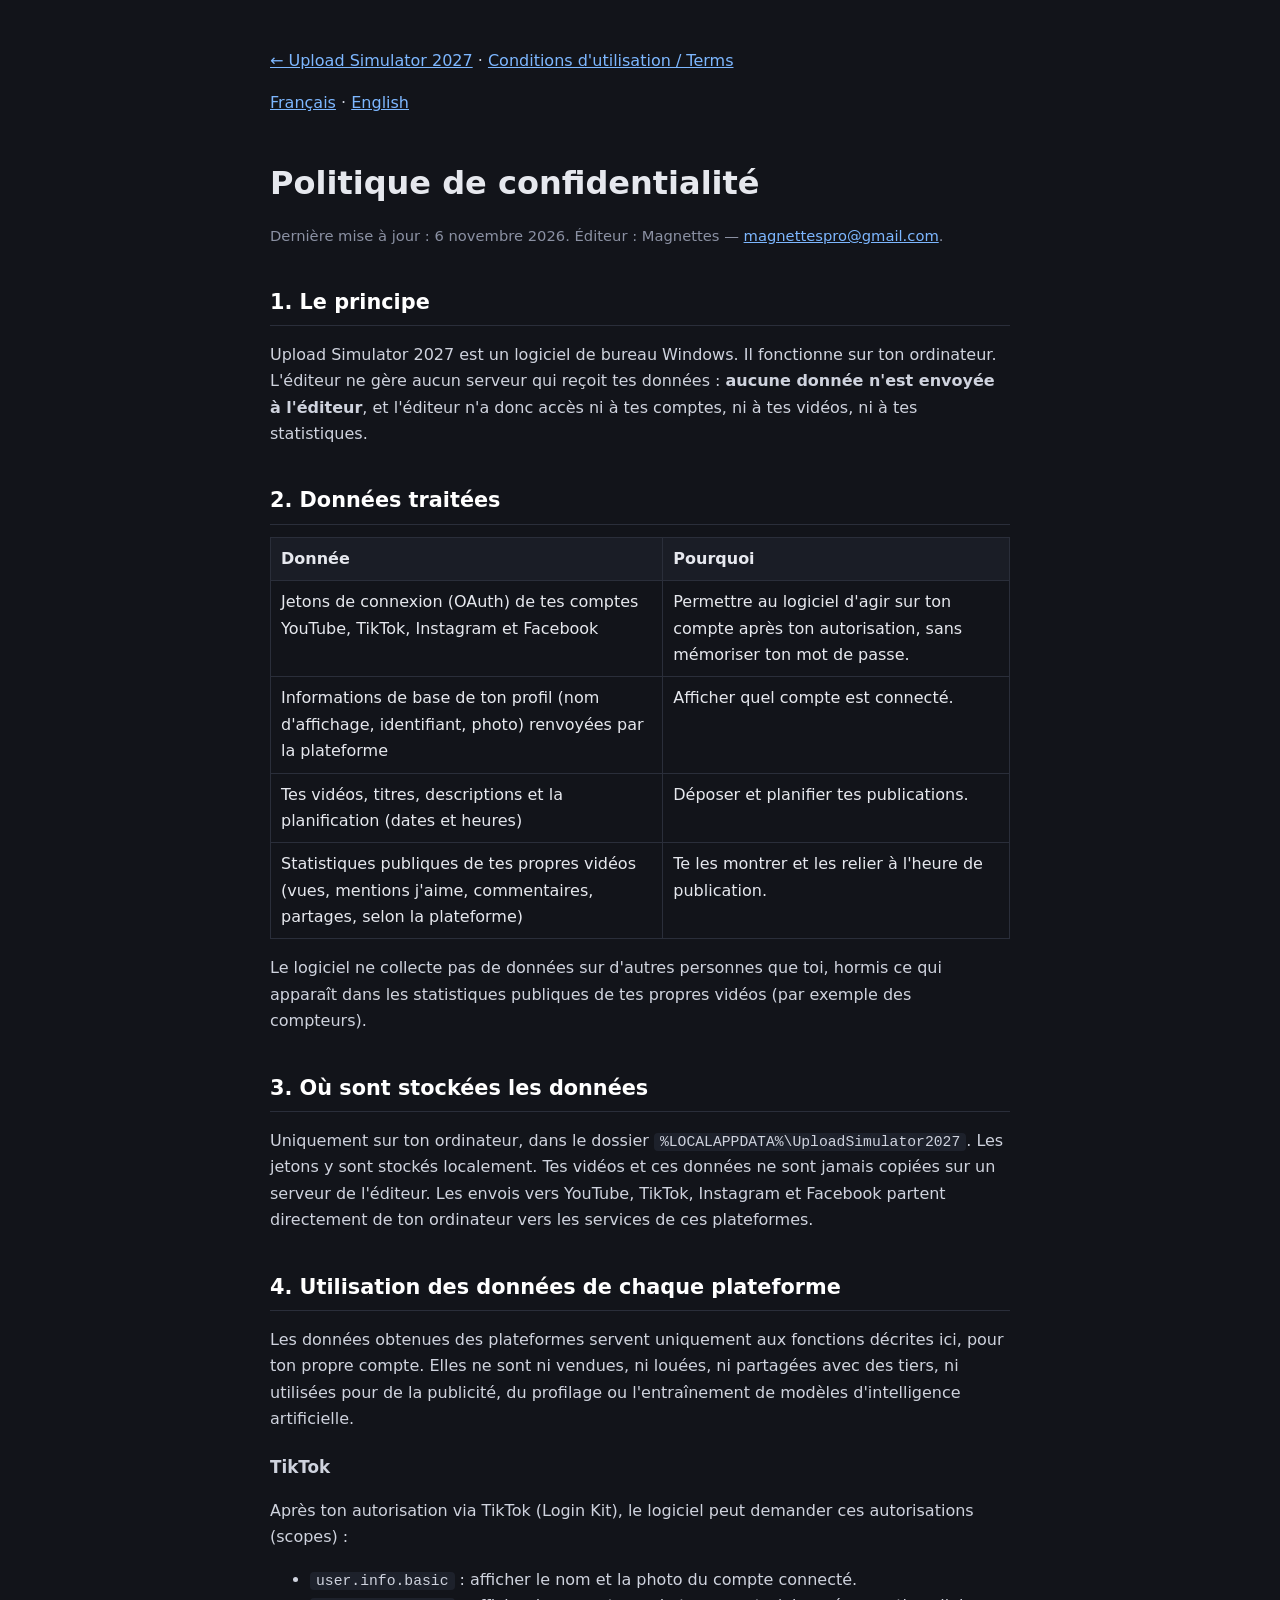
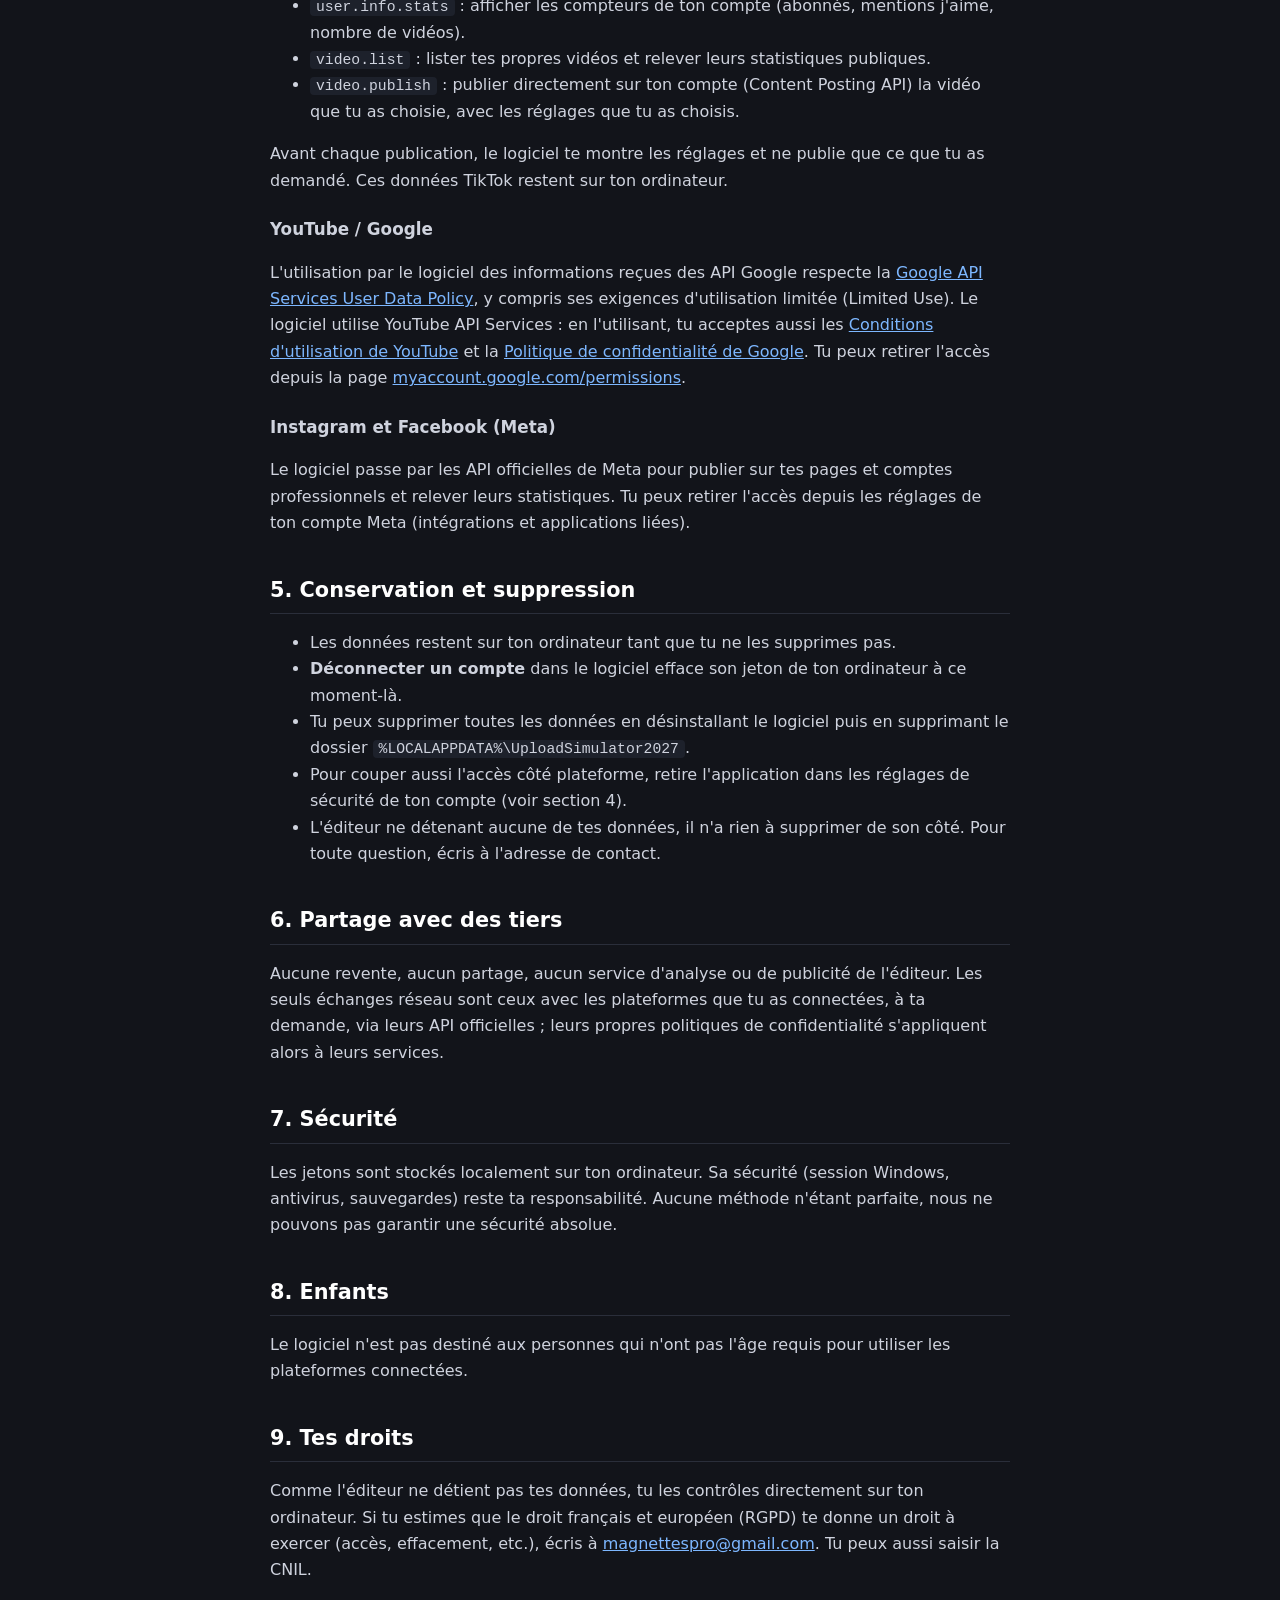
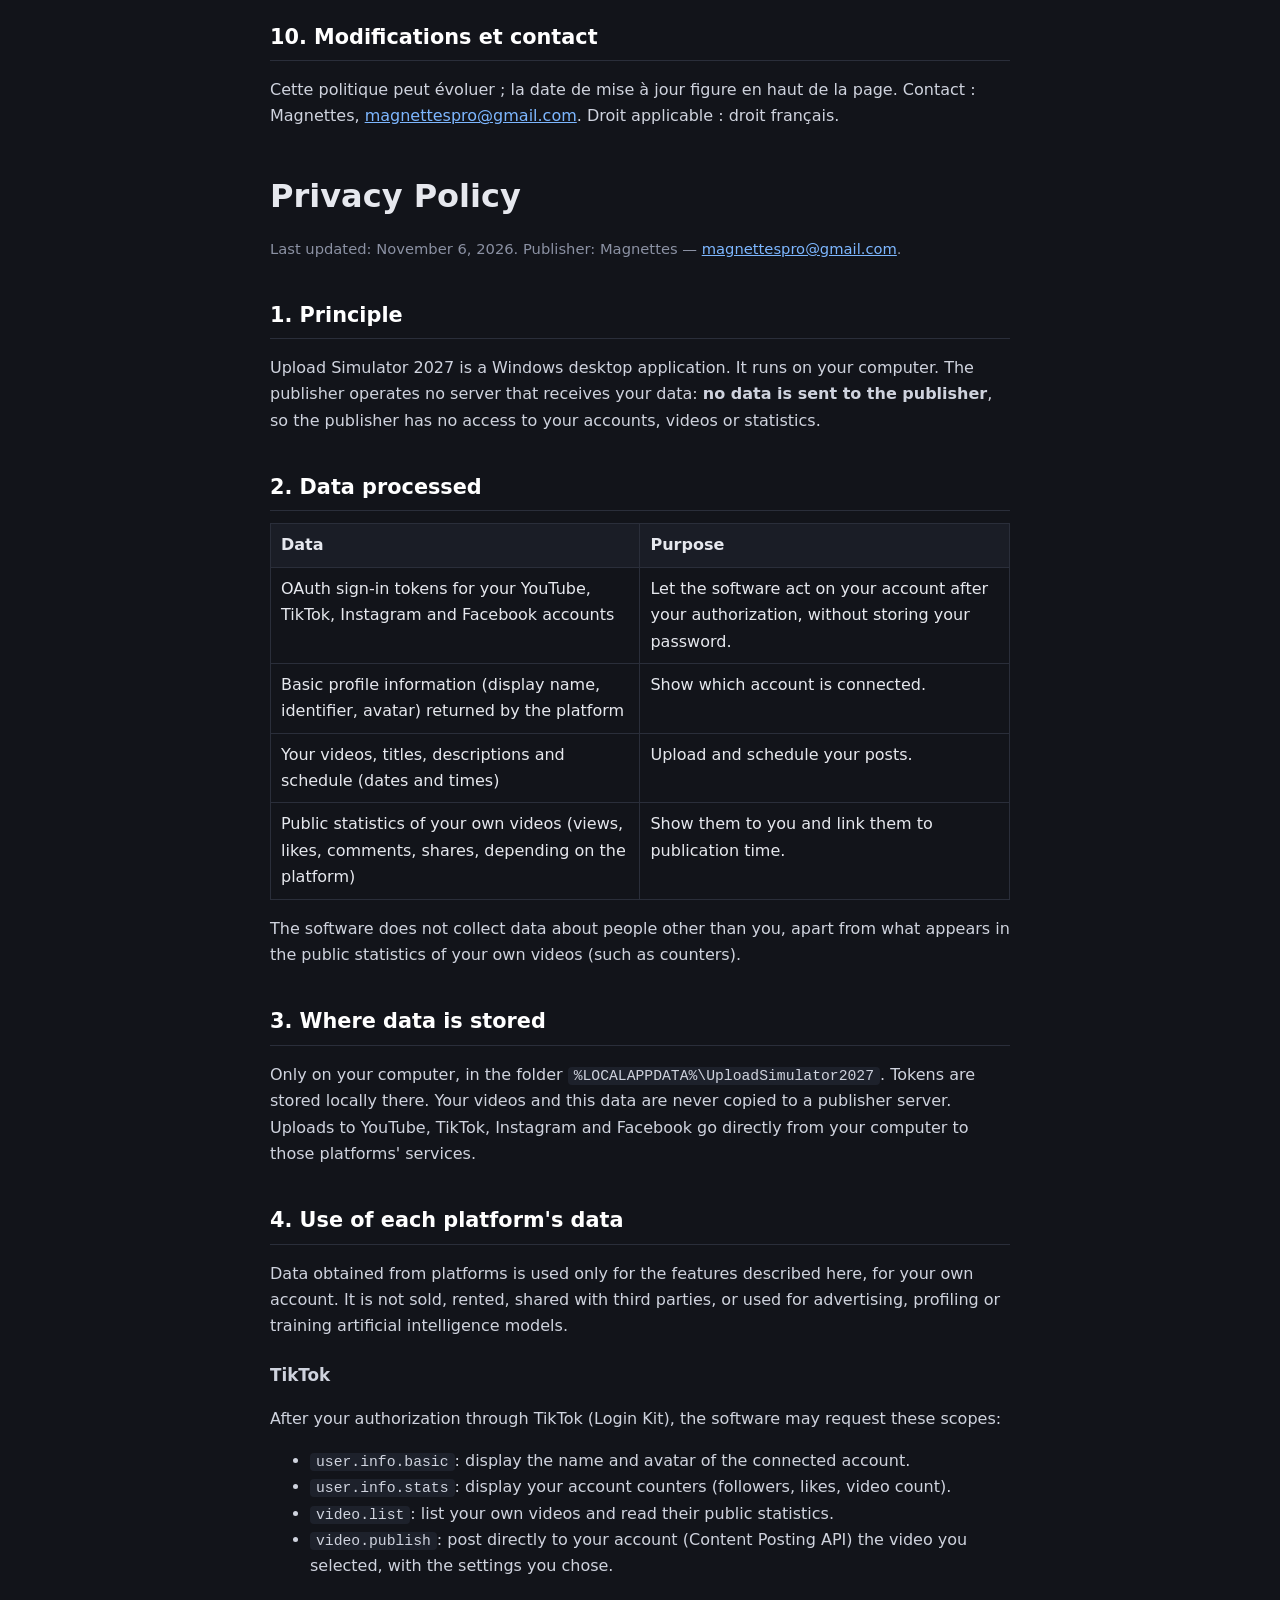
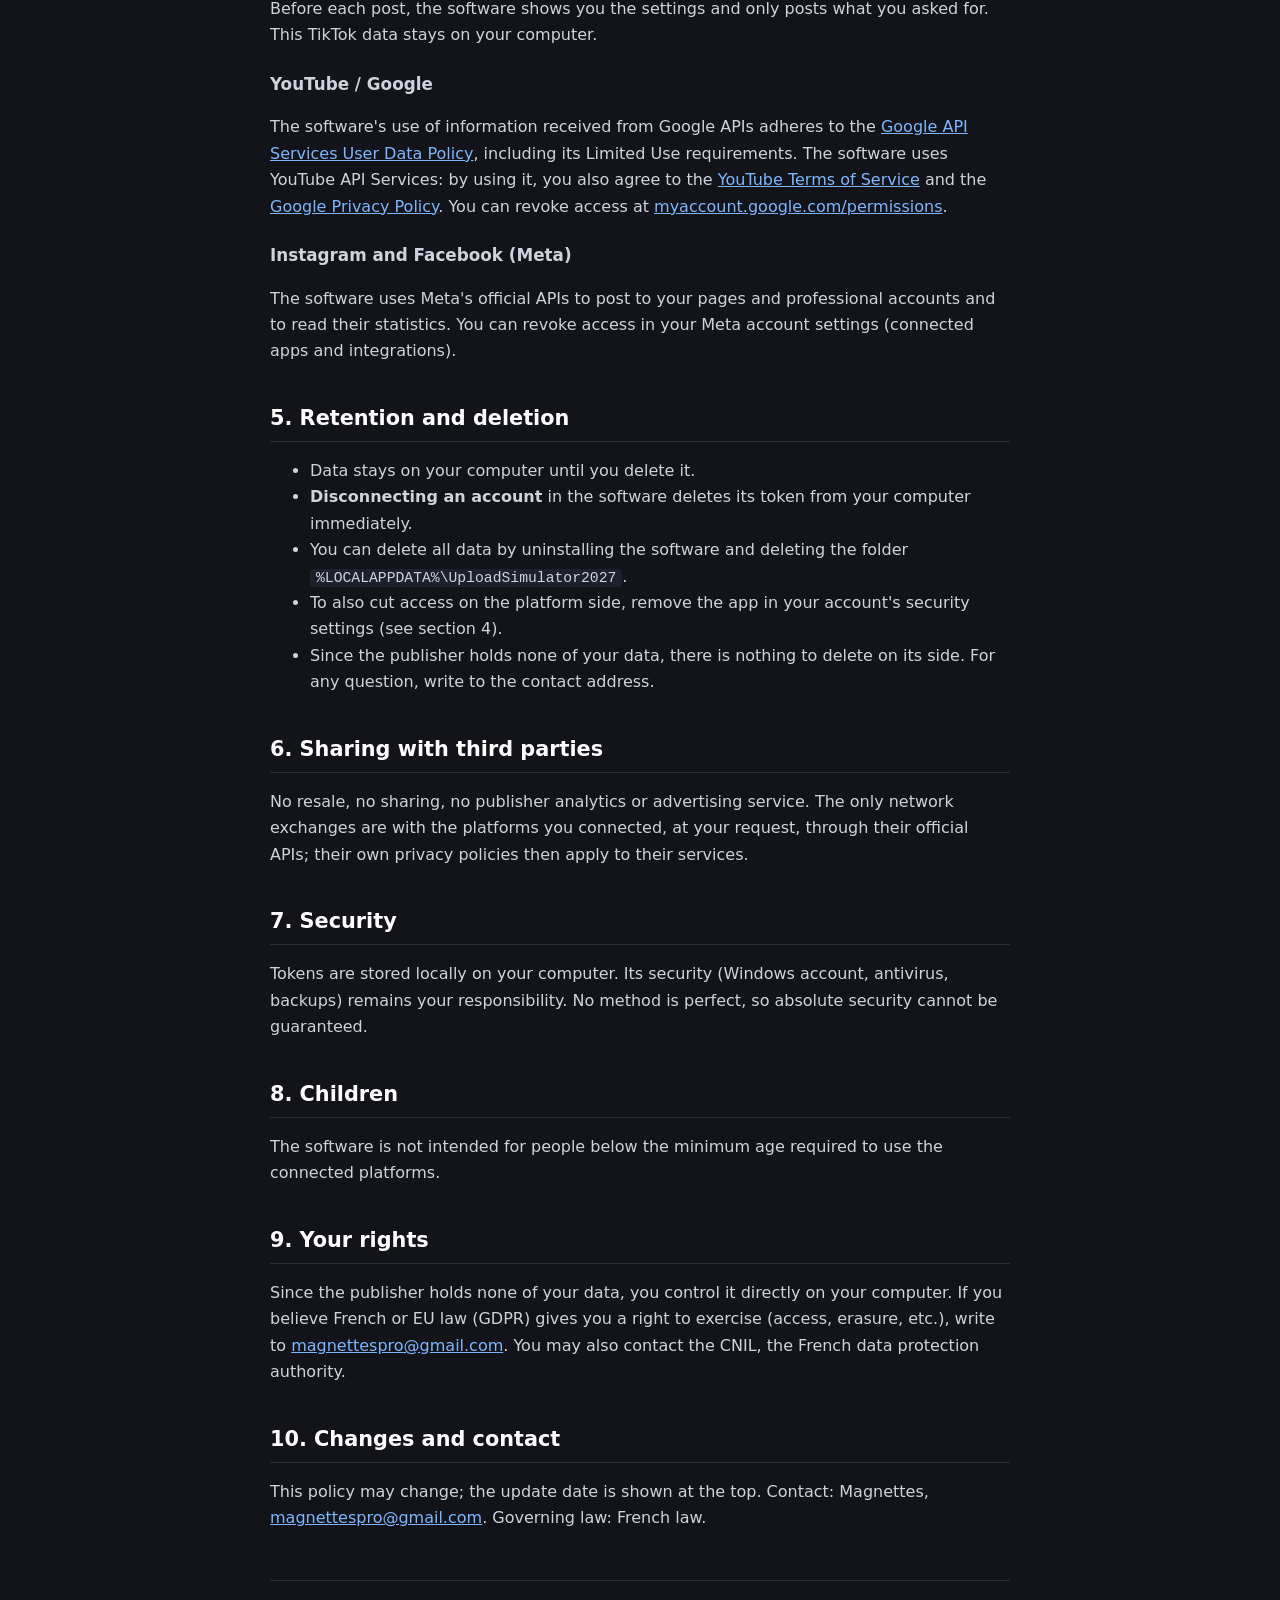
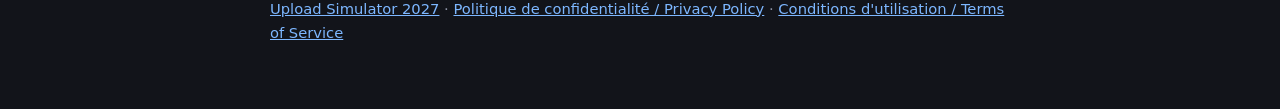
==== privacy.html @ ef1e078d "Site Upload Simulator 2027 : accueil, confidentialité, conditions, relais OAuth" ====
<!DOCTYPE html>
<html lang="fr">
<head>
<meta charset="utf-8">
<meta name="viewport" content="width=device-width, initial-scale=1">
<title>Politique de confidentialité / Privacy Policy — Upload Simulator 2027</title>
<link rel="stylesheet" href="style.css">
</head>
<body>
<main>
<p><a href="index.html">&larr; Upload Simulator 2027</a> · <a href="terms.html">Conditions d'utilisation / Terms</a></p>
<p class="langs"><a href="#fr">Français</a> · <a href="#en">English</a></p>

<section class="lang" id="fr" lang="fr">
<h1>Politique de confidentialité</h1>
<p class="muted">Dernière mise à jour : 6 novembre 2026. Éditeur : Magnettes — <a href="mailto:magnettespro@gmail.com">magnettespro@gmail.com</a>.</p>

<h2>1. Le principe</h2>
<p>Upload Simulator 2027 est un logiciel de bureau Windows. Il fonctionne sur ton ordinateur. L'éditeur ne gère aucun serveur qui reçoit tes données : <strong>aucune donnée n'est envoyée à l'éditeur</strong>, et l'éditeur n'a donc accès ni à tes comptes, ni à tes vidéos, ni à tes statistiques.</p>

<h2>2. Données traitées</h2>
<table>
<tr><th>Donnée</th><th>Pourquoi</th></tr>
<tr><td>Jetons de connexion (OAuth) de tes comptes YouTube, TikTok, Instagram et Facebook</td><td>Permettre au logiciel d'agir sur ton compte après ton autorisation, sans mémoriser ton mot de passe.</td></tr>
<tr><td>Informations de base de ton profil (nom d'affichage, identifiant, photo) renvoyées par la plateforme</td><td>Afficher quel compte est connecté.</td></tr>
<tr><td>Tes vidéos, titres, descriptions et la planification (dates et heures)</td><td>Déposer et planifier tes publications.</td></tr>
<tr><td>Statistiques publiques de tes propres vidéos (vues, mentions j'aime, commentaires, partages, selon la plateforme)</td><td>Te les montrer et les relier à l'heure de publication.</td></tr>
</table>
<p>Le logiciel ne collecte pas de données sur d'autres personnes que toi, hormis ce qui apparaît dans les statistiques publiques de tes propres vidéos (par exemple des compteurs).</p>

<h2>3. Où sont stockées les données</h2>
<p>Uniquement sur ton ordinateur, dans le dossier <code>%LOCALAPPDATA%\UploadSimulator2027</code>. Les jetons y sont stockés localement. Tes vidéos et ces données ne sont jamais copiées sur un serveur de l'éditeur. Les envois vers YouTube, TikTok, Instagram et Facebook partent directement de ton ordinateur vers les services de ces plateformes.</p>

<h2>4. Utilisation des données de chaque plateforme</h2>
<p>Les données obtenues des plateformes servent uniquement aux fonctions décrites ici, pour ton propre compte. Elles ne sont ni vendues, ni louées, ni partagées avec des tiers, ni utilisées pour de la publicité, du profilage ou l'entraînement de modèles d'intelligence artificielle.</p>
<h3>TikTok</h3>
<p>Après ton autorisation via TikTok (Login Kit), le logiciel peut demander ces autorisations (scopes) :</p>
<ul>
  <li><code>user.info.basic</code> : afficher le nom et la photo du compte connecté.</li>
  <li><code>user.info.stats</code> : afficher les compteurs de ton compte (abonnés, mentions j'aime, nombre de vidéos).</li>
  <li><code>video.list</code> : lister tes propres vidéos et relever leurs statistiques publiques.</li>
  <li><code>video.publish</code> : publier directement sur ton compte (Content Posting API) la vidéo que tu as choisie, avec les réglages que tu as choisis.</li>
</ul>
<p>Avant chaque publication, le logiciel te montre les réglages et ne publie que ce que tu as demandé. Ces données TikTok restent sur ton ordinateur.</p>
<h3>YouTube / Google</h3>
<p>L'utilisation par le logiciel des informations reçues des API Google respecte la <a href="https://developers.google.com/terms/api-services-user-data-policy" rel="noopener">Google API Services User Data Policy</a>, y compris ses exigences d'utilisation limitée (Limited Use). Le logiciel utilise YouTube API Services : en l'utilisant, tu acceptes aussi les <a href="https://www.youtube.com/t/terms" rel="noopener">Conditions d'utilisation de YouTube</a> et la <a href="https://policies.google.com/privacy" rel="noopener">Politique de confidentialité de Google</a>. Tu peux retirer l'accès depuis la page <a href="https://myaccount.google.com/permissions" rel="noopener">myaccount.google.com/permissions</a>.</p>
<h3>Instagram et Facebook (Meta)</h3>
<p>Le logiciel passe par les API officielles de Meta pour publier sur tes pages et comptes professionnels et relever leurs statistiques. Tu peux retirer l'accès depuis les réglages de ton compte Meta (intégrations et applications liées).</p>

<h2>5. Conservation et suppression</h2>
<ul>
  <li>Les données restent sur ton ordinateur tant que tu ne les supprimes pas.</li>
  <li><strong>Déconnecter un compte</strong> dans le logiciel efface son jeton de ton ordinateur à ce moment-là.</li>
  <li>Tu peux supprimer toutes les données en désinstallant le logiciel puis en supprimant le dossier <code>%LOCALAPPDATA%\UploadSimulator2027</code>.</li>
  <li>Pour couper aussi l'accès côté plateforme, retire l'application dans les réglages de sécurité de ton compte (voir section 4).</li>
  <li>L'éditeur ne détenant aucune de tes données, il n'a rien à supprimer de son côté. Pour toute question, écris à l'adresse de contact.</li>
</ul>

<h2>6. Partage avec des tiers</h2>
<p>Aucune revente, aucun partage, aucun service d'analyse ou de publicité de l'éditeur. Les seuls échanges réseau sont ceux avec les plateformes que tu as connectées, à ta demande, via leurs API officielles ; leurs propres politiques de confidentialité s'appliquent alors à leurs services.</p>

<h2>7. Sécurité</h2>
<p>Les jetons sont stockés localement sur ton ordinateur. Sa sécurité (session Windows, antivirus, sauvegardes) reste ta responsabilité. Aucune méthode n'étant parfaite, nous ne pouvons pas garantir une sécurité absolue.</p>

<h2>8. Enfants</h2>
<p>Le logiciel n'est pas destiné aux personnes qui n'ont pas l'âge requis pour utiliser les plateformes connectées.</p>

<h2>9. Tes droits</h2>
<p>Comme l'éditeur ne détient pas tes données, tu les contrôles directement sur ton ordinateur. Si tu estimes que le droit français et européen (RGPD) te donne un droit à exercer (accès, effacement, etc.), écris à <a href="mailto:magnettespro@gmail.com">magnettespro@gmail.com</a>. Tu peux aussi saisir la CNIL.</p>

<h2>10. Modifications et contact</h2>
<p>Cette politique peut évoluer ; la date de mise à jour figure en haut de la page. Contact : Magnettes, <a href="mailto:magnettespro@gmail.com">magnettespro@gmail.com</a>. Droit applicable : droit français.</p>
</section>

<section class="lang" id="en" lang="en">
<h1>Privacy Policy</h1>
<p class="muted">Last updated: November 6, 2026. Publisher: Magnettes — <a href="mailto:magnettespro@gmail.com">magnettespro@gmail.com</a>.</p>

<h2>1. Principle</h2>
<p>Upload Simulator 2027 is a Windows desktop application. It runs on your computer. The publisher operates no server that receives your data: <strong>no data is sent to the publisher</strong>, so the publisher has no access to your accounts, videos or statistics.</p>

<h2>2. Data processed</h2>
<table>
<tr><th>Data</th><th>Purpose</th></tr>
<tr><td>OAuth sign-in tokens for your YouTube, TikTok, Instagram and Facebook accounts</td><td>Let the software act on your account after your authorization, without storing your password.</td></tr>
<tr><td>Basic profile information (display name, identifier, avatar) returned by the platform</td><td>Show which account is connected.</td></tr>
<tr><td>Your videos, titles, descriptions and schedule (dates and times)</td><td>Upload and schedule your posts.</td></tr>
<tr><td>Public statistics of your own videos (views, likes, comments, shares, depending on the platform)</td><td>Show them to you and link them to publication time.</td></tr>
</table>
<p>The software does not collect data about people other than you, apart from what appears in the public statistics of your own videos (such as counters).</p>

<h2>3. Where data is stored</h2>
<p>Only on your computer, in the folder <code>%LOCALAPPDATA%\UploadSimulator2027</code>. Tokens are stored locally there. Your videos and this data are never copied to a publisher server. Uploads to YouTube, TikTok, Instagram and Facebook go directly from your computer to those platforms' services.</p>

<h2>4. Use of each platform's data</h2>
<p>Data obtained from platforms is used only for the features described here, for your own account. It is not sold, rented, shared with third parties, or used for advertising, profiling or training artificial intelligence models.</p>
<h3>TikTok</h3>
<p>After your authorization through TikTok (Login Kit), the software may request these scopes:</p>
<ul>
  <li><code>user.info.basic</code>: display the name and avatar of the connected account.</li>
  <li><code>user.info.stats</code>: display your account counters (followers, likes, video count).</li>
  <li><code>video.list</code>: list your own videos and read their public statistics.</li>
  <li><code>video.publish</code>: post directly to your account (Content Posting API) the video you selected, with the settings you chose.</li>
</ul>
<p>Before each post, the software shows you the settings and only posts what you asked for. This TikTok data stays on your computer.</p>
<h3>YouTube / Google</h3>
<p>The software's use of information received from Google APIs adheres to the <a href="https://developers.google.com/terms/api-services-user-data-policy" rel="noopener">Google API Services User Data Policy</a>, including its Limited Use requirements. The software uses YouTube API Services: by using it, you also agree to the <a href="https://www.youtube.com/t/terms" rel="noopener">YouTube Terms of Service</a> and the <a href="https://policies.google.com/privacy" rel="noopener">Google Privacy Policy</a>. You can revoke access at <a href="https://myaccount.google.com/permissions" rel="noopener">myaccount.google.com/permissions</a>.</p>
<h3>Instagram and Facebook (Meta)</h3>
<p>The software uses Meta's official APIs to post to your pages and professional accounts and to read their statistics. You can revoke access in your Meta account settings (connected apps and integrations).</p>

<h2>5. Retention and deletion</h2>
<ul>
  <li>Data stays on your computer until you delete it.</li>
  <li><strong>Disconnecting an account</strong> in the software deletes its token from your computer immediately.</li>
  <li>You can delete all data by uninstalling the software and deleting the folder <code>%LOCALAPPDATA%\UploadSimulator2027</code>.</li>
  <li>To also cut access on the platform side, remove the app in your account's security settings (see section 4).</li>
  <li>Since the publisher holds none of your data, there is nothing to delete on its side. For any question, write to the contact address.</li>
</ul>

<h2>6. Sharing with third parties</h2>
<p>No resale, no sharing, no publisher analytics or advertising service. The only network exchanges are with the platforms you connected, at your request, through their official APIs; their own privacy policies then apply to their services.</p>

<h2>7. Security</h2>
<p>Tokens are stored locally on your computer. Its security (Windows account, antivirus, backups) remains your responsibility. No method is perfect, so absolute security cannot be guaranteed.</p>

<h2>8. Children</h2>
<p>The software is not intended for people below the minimum age required to use the connected platforms.</p>

<h2>9. Your rights</h2>
<p>Since the publisher holds none of your data, you control it directly on your computer. If you believe French or EU law (GDPR) gives you a right to exercise (access, erasure, etc.), write to <a href="mailto:magnettespro@gmail.com">magnettespro@gmail.com</a>. You may also contact the CNIL, the French data protection authority.</p>

<h2>10. Changes and contact</h2>
<p>This policy may change; the update date is shown at the top. Contact: Magnettes, <a href="mailto:magnettespro@gmail.com">magnettespro@gmail.com</a>. Governing law: French law.</p>
</section>

<footer class="muted">
  <a href="index.html">Upload Simulator 2027</a> ·
  <a href="privacy.html">Politique de confidentialité / Privacy Policy</a> ·
  <a href="terms.html">Conditions d'utilisation / Terms of Service</a>
</footer>
</main>
</body>
</html>
---- style.css ----
:root { color-scheme: dark; }
* { box-sizing: border-box; }
body {
  margin: 0; background: #12141a; color: #e6e8ee;
  font: 16px/1.65 system-ui, -apple-system, "Segoe UI", Roboto, Arial, sans-serif;
}
main { max-width: 780px; margin: 0 auto; padding: 32px 20px 64px; }
h1 { font-size: 2rem; margin: 0 0 8px; }
h2 { font-size: 1.3rem; margin: 36px 0 8px; color: #fff; border-bottom: 1px solid #2a2e3a; padding-bottom: 6px; }
h3 { font-size: 1.05rem; margin: 22px 0 4px; color: #cfd3de; }
p, li { color: #cfd3de; }
a { color: #7db7ff; }
a:hover { color: #a9d0ff; }
code { background: #1d212b; padding: 1px 6px; border-radius: 4px; font-size: .92em; }
table { border-collapse: collapse; width: 100%; margin: 12px 0; }
th, td { border: 1px solid #2a2e3a; padding: 8px 10px; text-align: left; vertical-align: top; }
th { background: #1a1d26; }
.lead { font-size: 1.12rem; color: #e6e8ee; }
.muted { color: #8b91a3; font-size: .92rem; }
.links { display: flex; flex-wrap: wrap; gap: 12px; margin: 24px 0; }
.links a { background: #1a1d26; border: 1px solid #2a2e3a; border-radius: 8px; padding: 10px 16px; text-decoration: none; }
.links a:hover { border-color: #7db7ff; }
.langs { margin: 12px 0 28px; }
.note { background: #1a1d26; border-left: 3px solid #7db7ff; padding: 10px 14px; border-radius: 4px; }
section.lang { margin-top: 40px; }
footer { margin-top: 48px; padding-top: 16px; border-top: 1px solid #2a2e3a; }
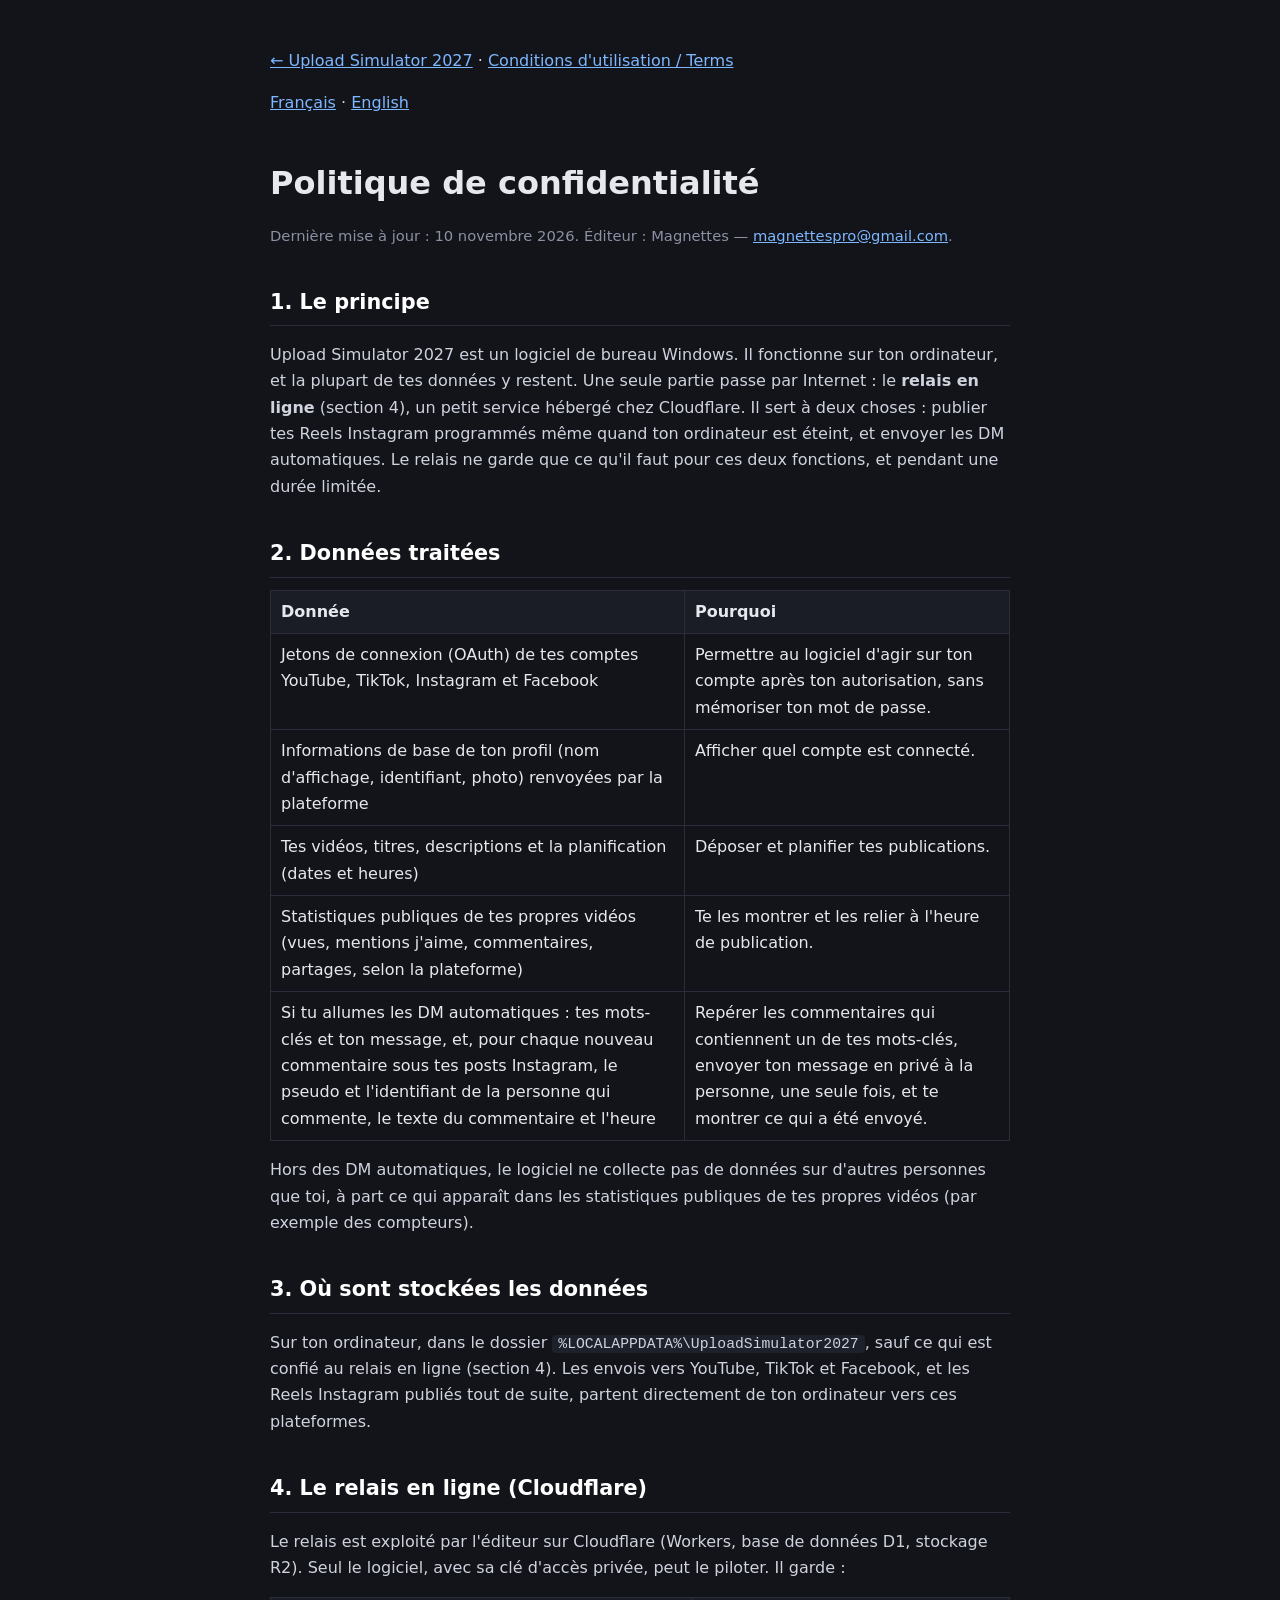
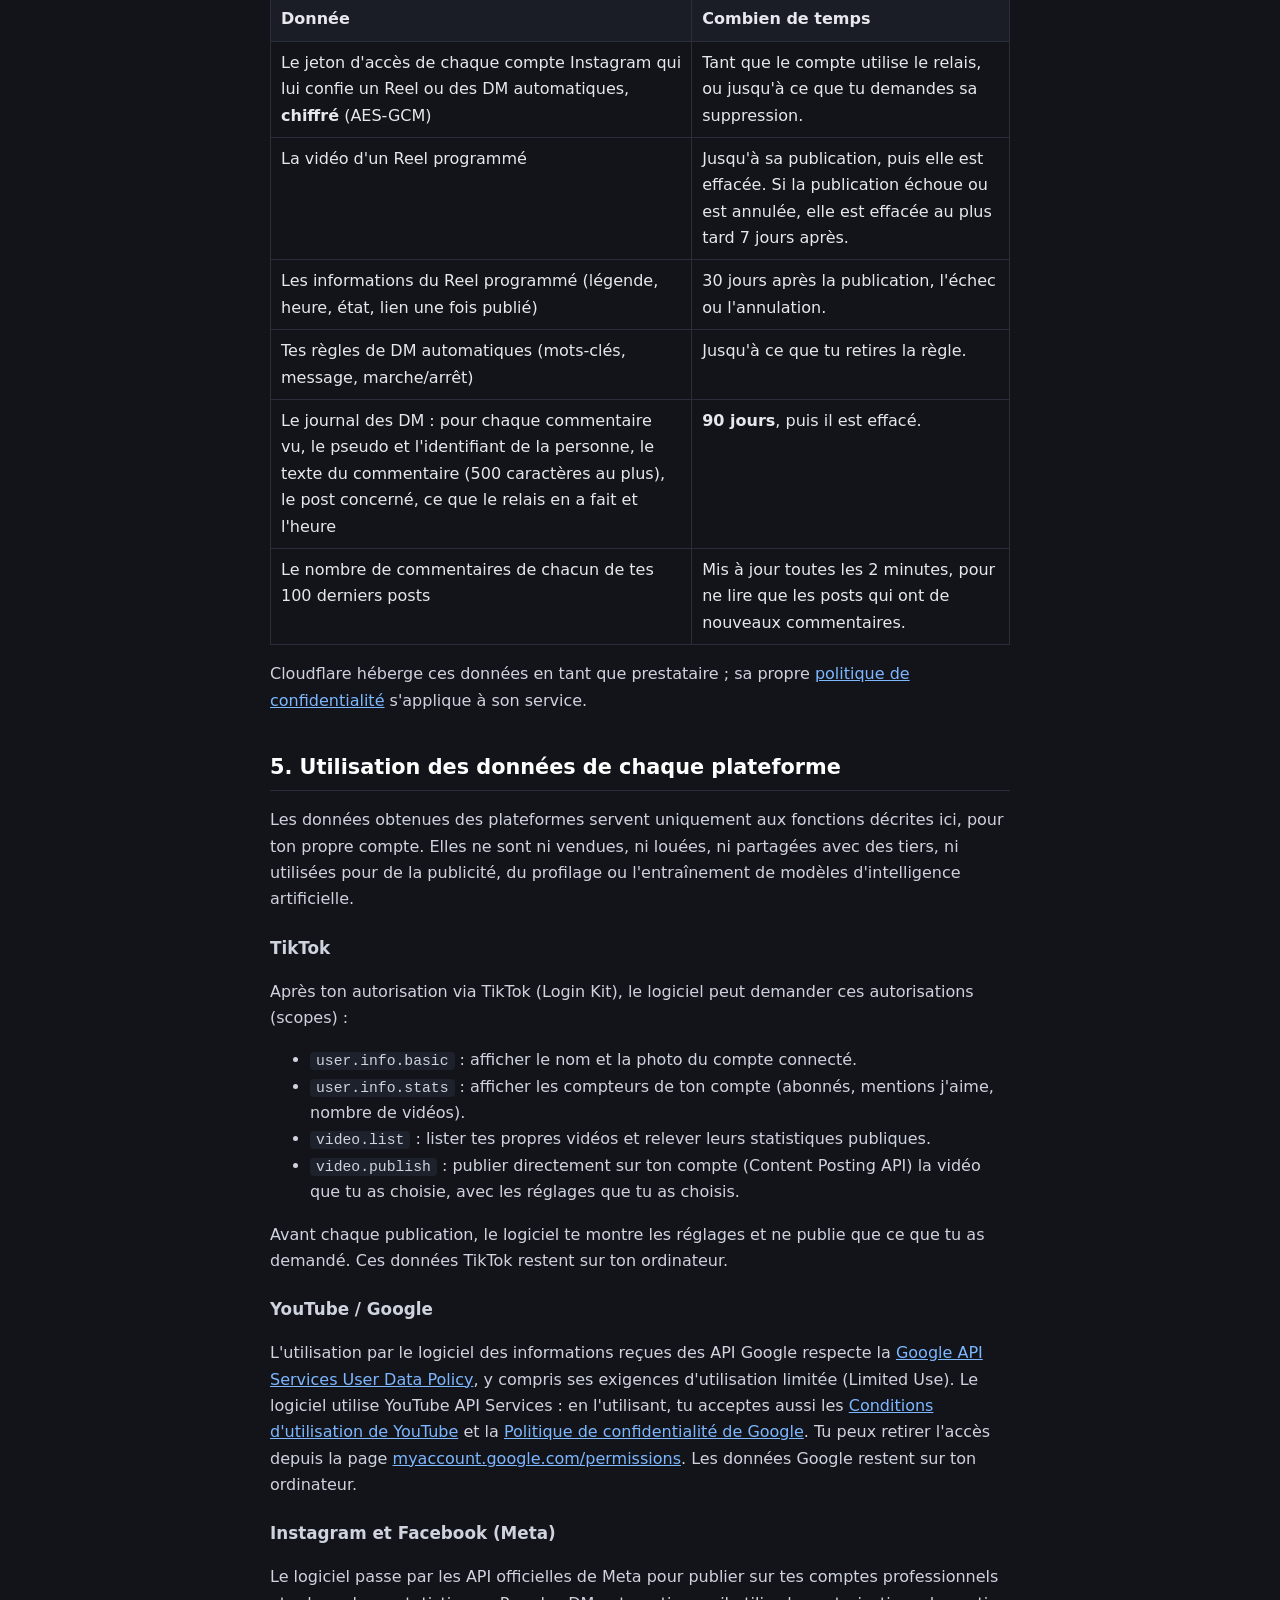
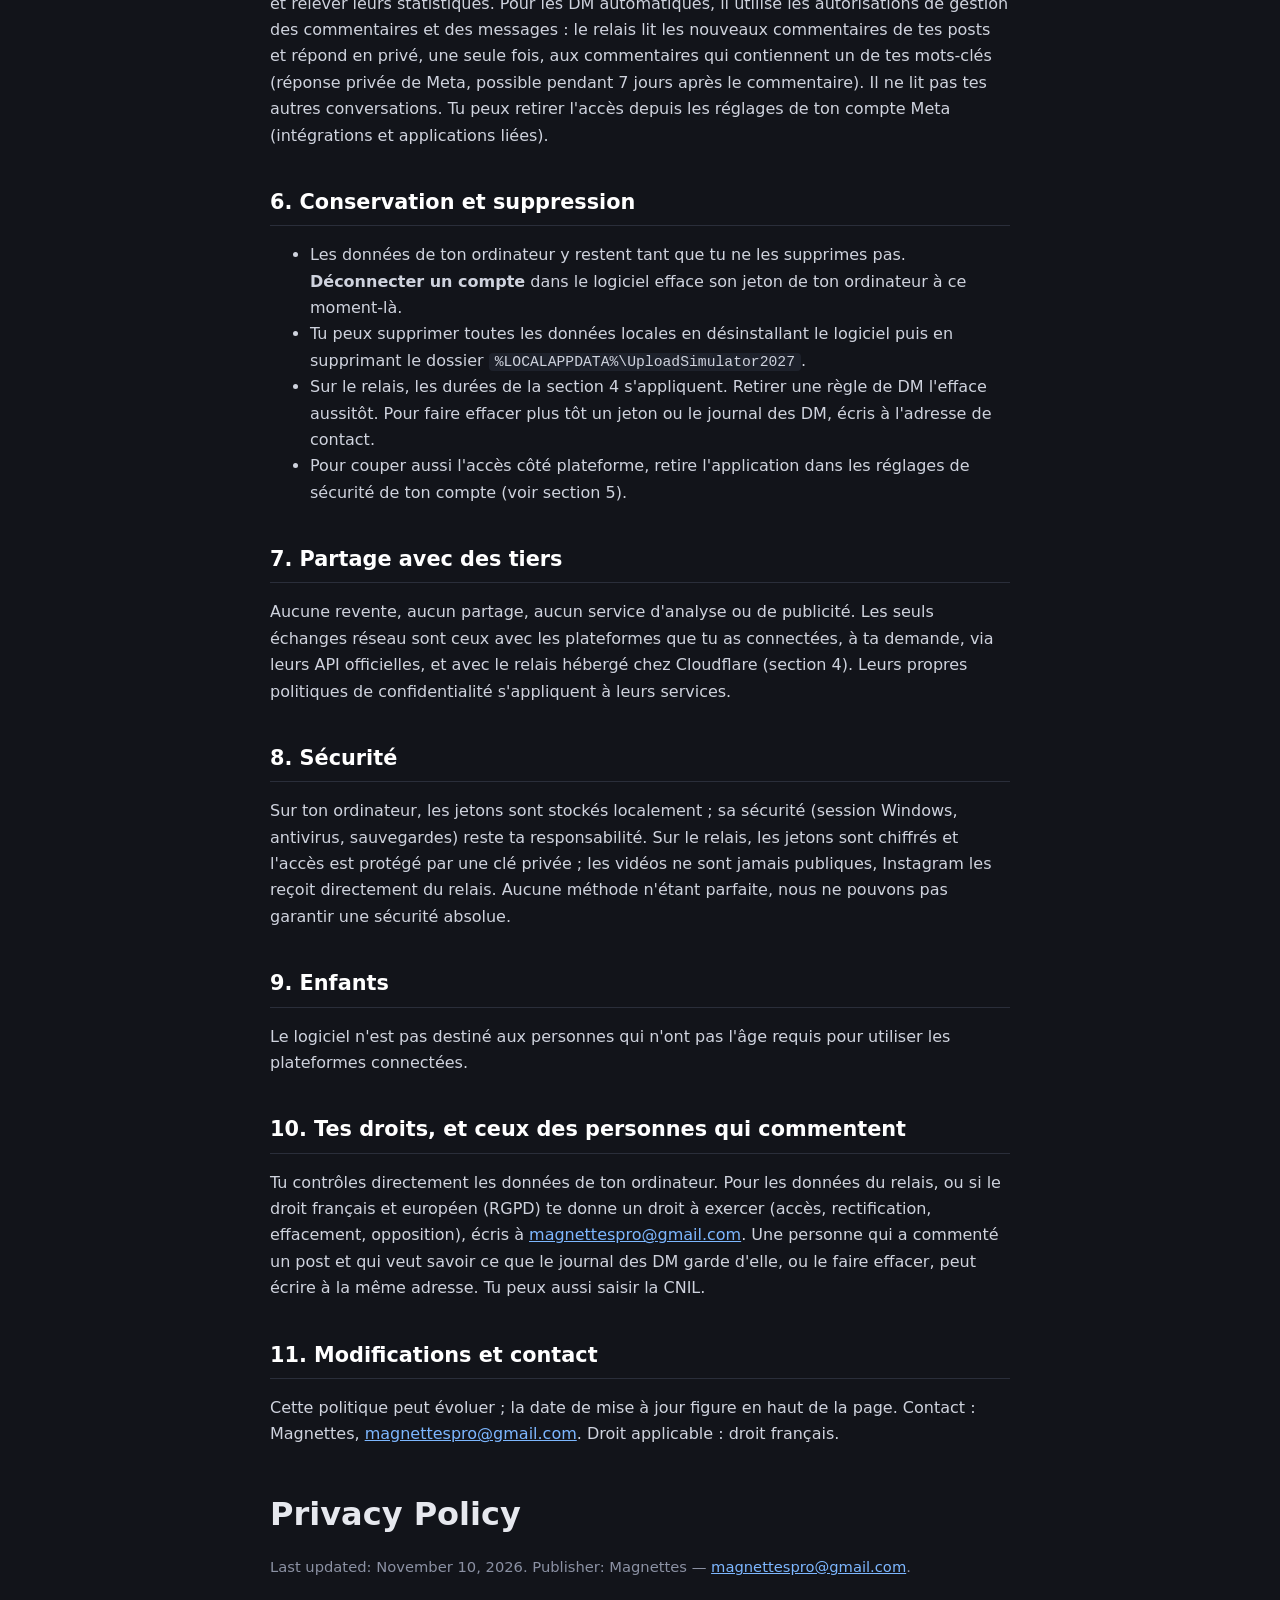
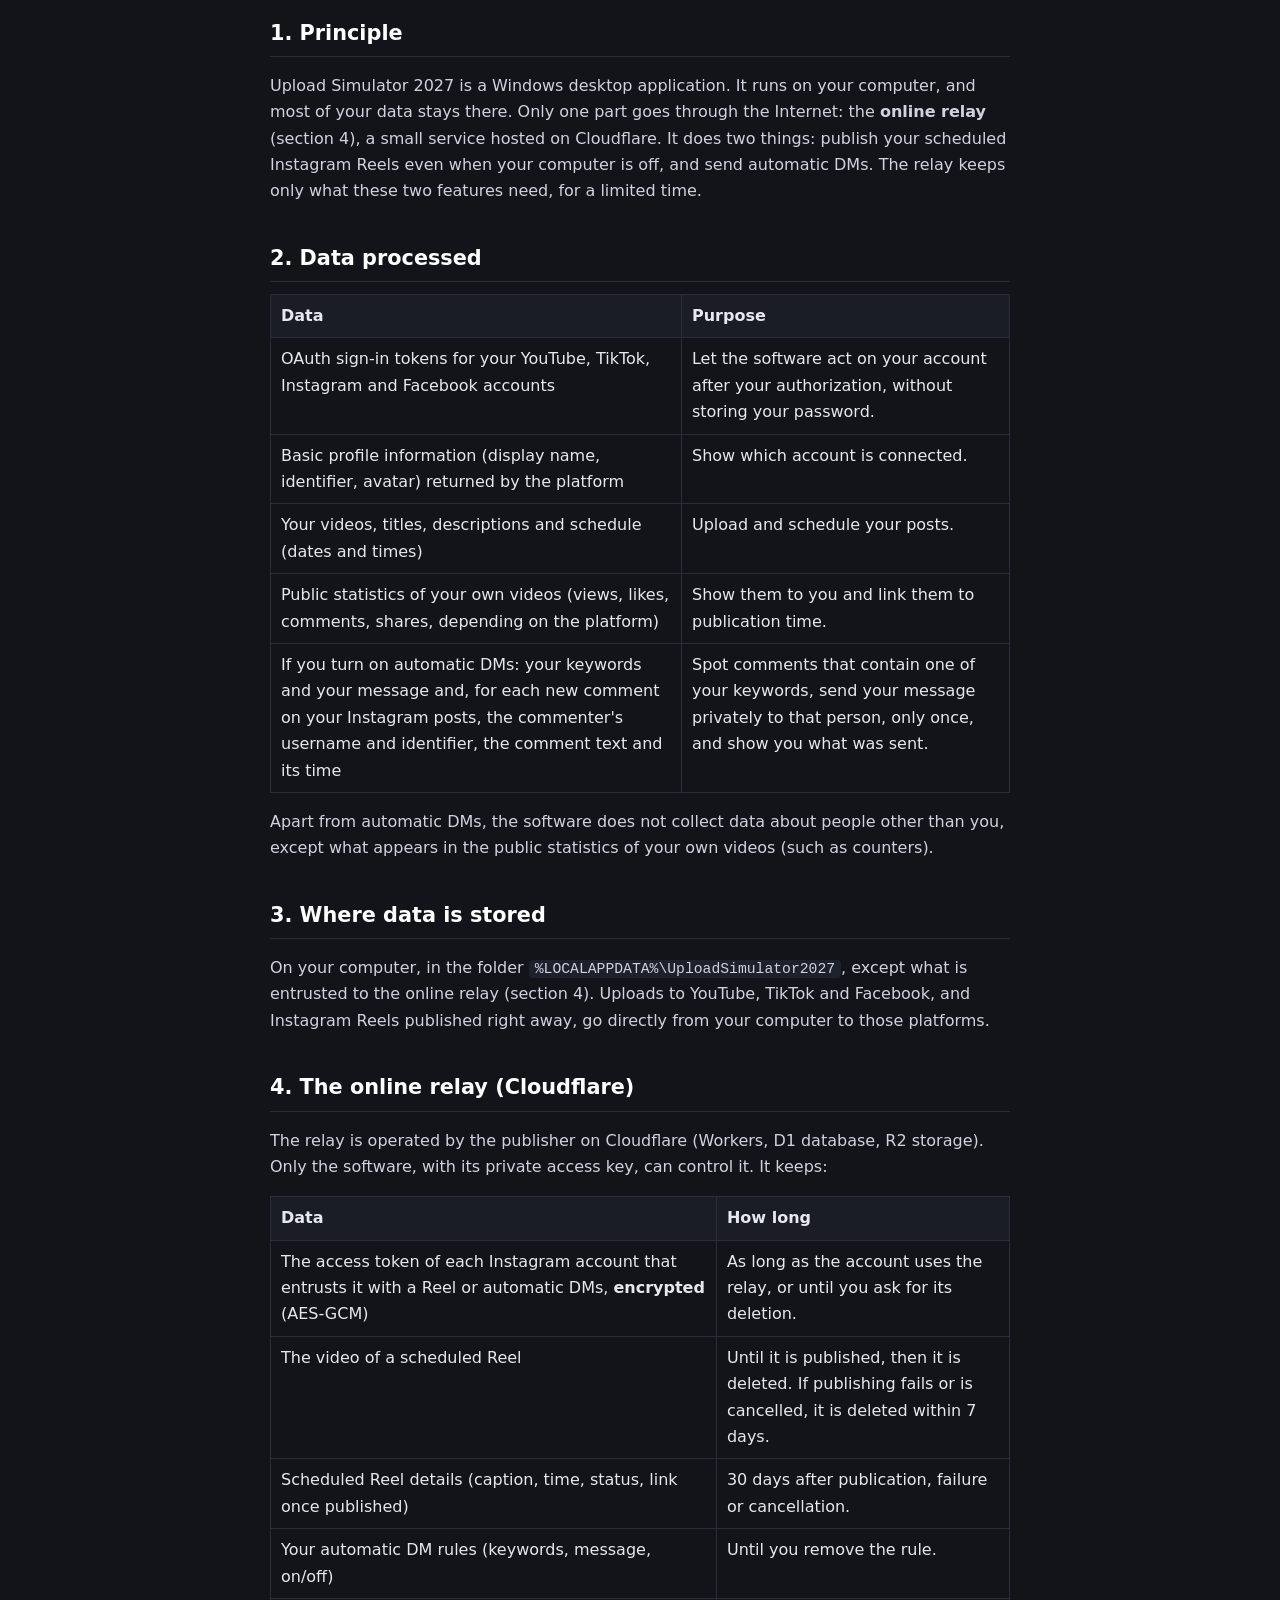
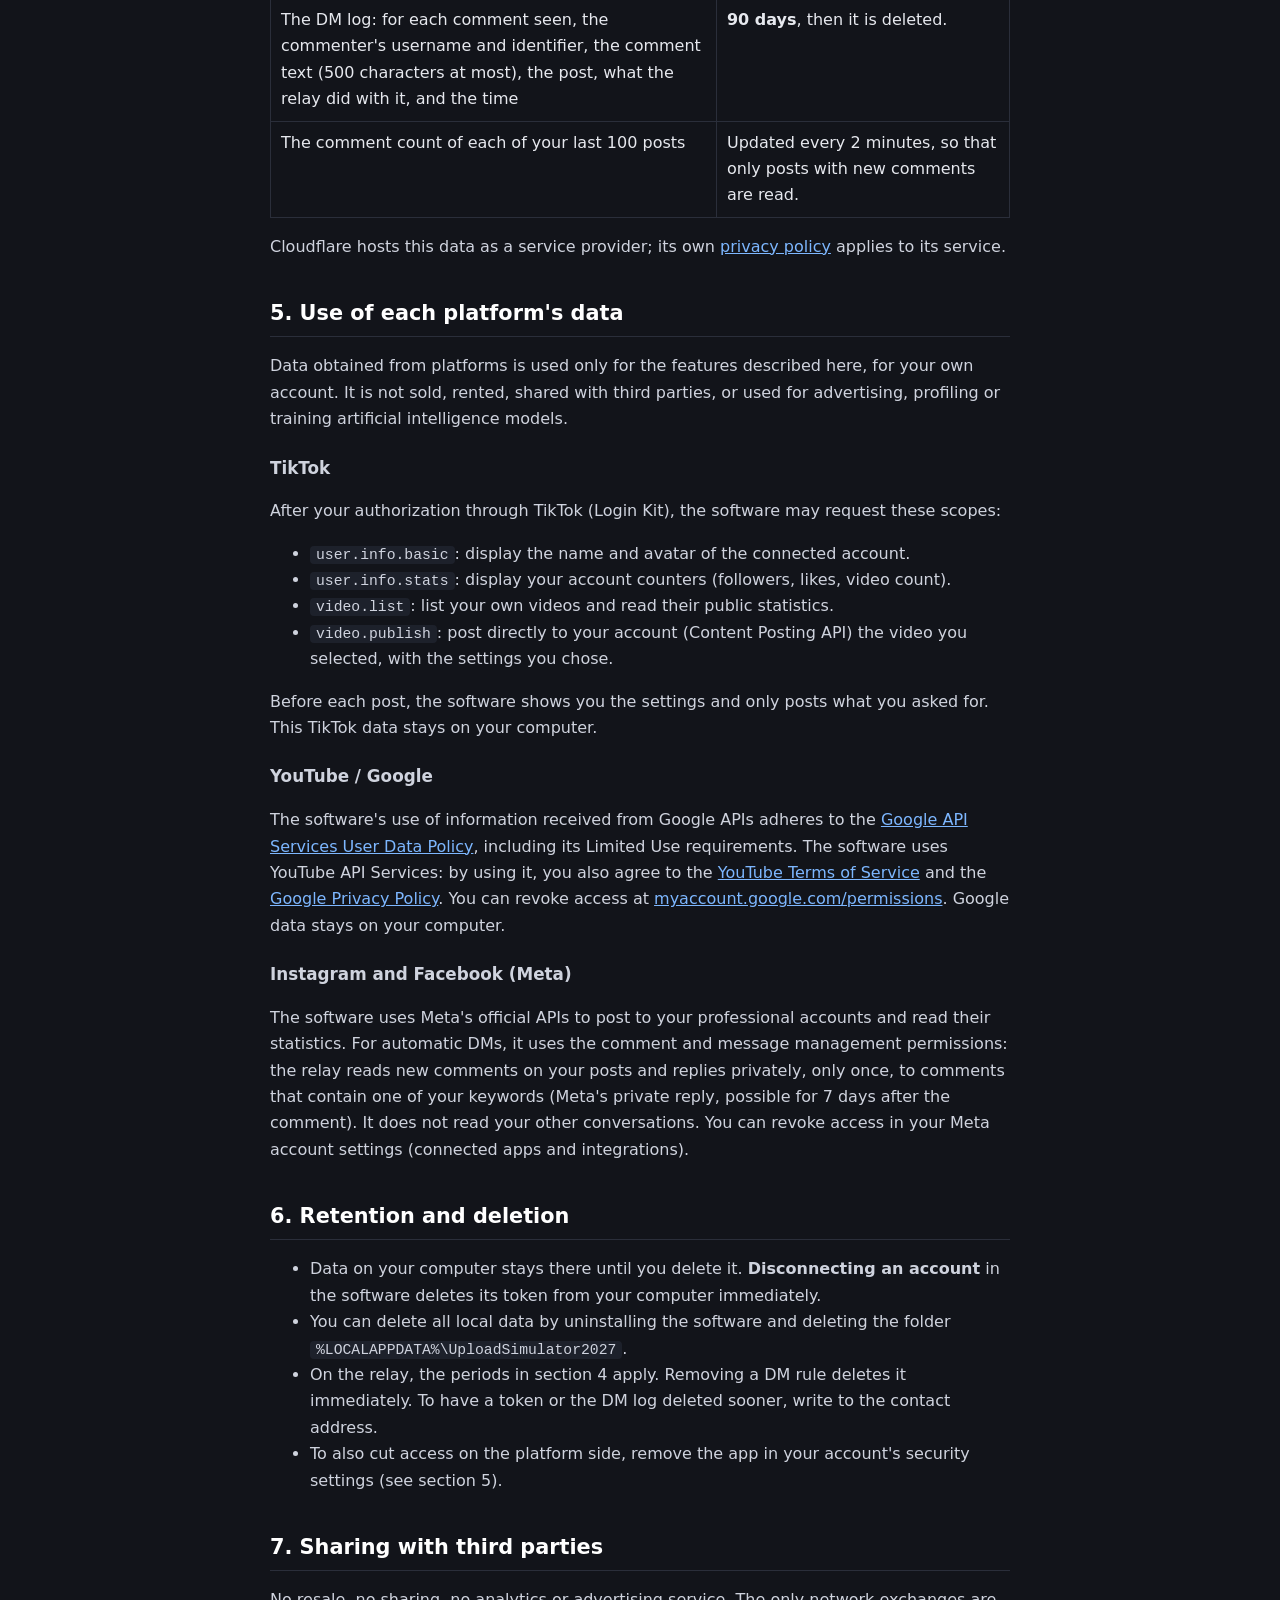
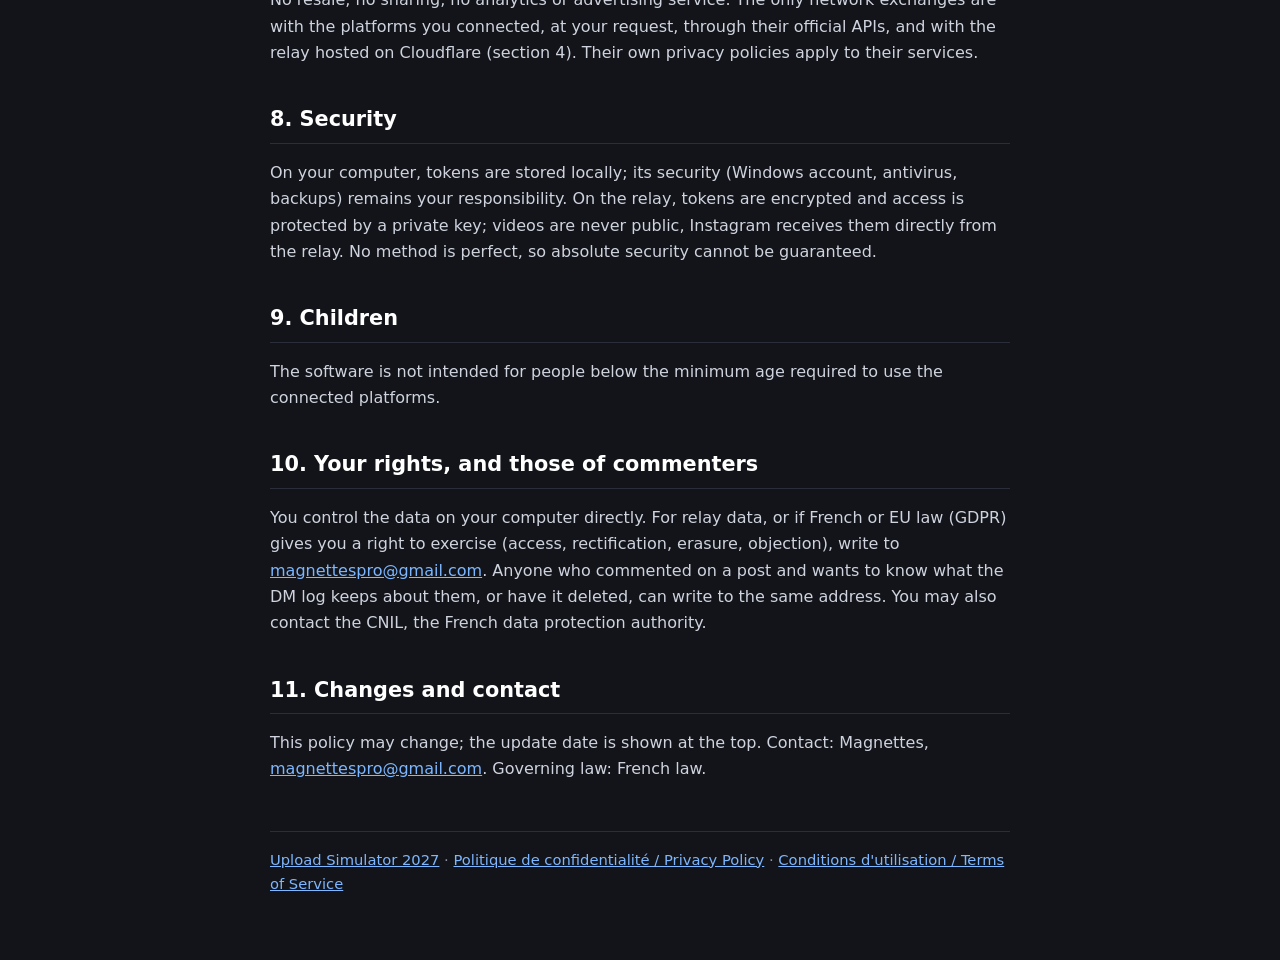
==== commit 03659e64: "Confidentialité : relais en ligne Cloudflare et DM automatiques Co-Authored-By: Claude Opus 5.5 <nor" ====
--- a/privacy.html
+++ b/privacy.html
@@ -13,10 +13,10 @@
 
 <section class="lang" id="fr" lang="fr">
 <h1>Politique de confidentialité</h1>
-<p class="muted">Dernière mise à jour : 6 novembre 2026. Éditeur : Magnettes — <a href="mailto:magnettespro@gmail.com">magnettespro@gmail.com</a>.</p>
+<p class="muted">Dernière mise à jour : 10 novembre 2026. Éditeur : Magnettes — <a href="mailto:magnettespro@gmail.com">magnettespro@gmail.com</a>.</p>
 
 <h2>1. Le principe</h2>
-<p>Upload Simulator 2027 est un logiciel de bureau Windows. Il fonctionne sur ton ordinateur. L'éditeur ne gère aucun serveur qui reçoit tes données : <strong>aucune donnée n'est envoyée à l'éditeur</strong>, et l'éditeur n'a donc accès ni à tes comptes, ni à tes vidéos, ni à tes statistiques.</p>
+<p>Upload Simulator 2027 est un logiciel de bureau Windows. Il fonctionne sur ton ordinateur, et la plupart de tes données y restent. Une seule partie passe par Internet : le <strong>relais en ligne</strong> (section 4), un petit service hébergé chez Cloudflare. Il sert à deux choses : publier tes Reels Instagram programmés même quand ton ordinateur est éteint, et envoyer les DM automatiques. Le relais ne garde que ce qu'il faut pour ces deux fonctions, et pendant une durée limitée.</p>
 
 <h2>2. Données traitées</h2>
 <table>
@@ -25,13 +25,27 @@
 <tr><td>Informations de base de ton profil (nom d'affichage, identifiant, photo) renvoyées par la plateforme</td><td>Afficher quel compte est connecté.</td></tr>
 <tr><td>Tes vidéos, titres, descriptions et la planification (dates et heures)</td><td>Déposer et planifier tes publications.</td></tr>
 <tr><td>Statistiques publiques de tes propres vidéos (vues, mentions j'aime, commentaires, partages, selon la plateforme)</td><td>Te les montrer et les relier à l'heure de publication.</td></tr>
+<tr><td>Si tu allumes les DM automatiques : tes mots-clés et ton message, et, pour chaque nouveau commentaire sous tes posts Instagram, le pseudo et l'identifiant de la personne qui commente, le texte du commentaire et l'heure</td><td>Repérer les commentaires qui contiennent un de tes mots-clés, envoyer ton message en privé à la personne, une seule fois, et te montrer ce qui a été envoyé.</td></tr>
 </table>
-<p>Le logiciel ne collecte pas de données sur d'autres personnes que toi, hormis ce qui apparaît dans les statistiques publiques de tes propres vidéos (par exemple des compteurs).</p>
+<p>Hors des DM automatiques, le logiciel ne collecte pas de données sur d'autres personnes que toi, à part ce qui apparaît dans les statistiques publiques de tes propres vidéos (par exemple des compteurs).</p>
 
 <h2>3. Où sont stockées les données</h2>
-<p>Uniquement sur ton ordinateur, dans le dossier <code>%LOCALAPPDATA%\UploadSimulator2027</code>. Les jetons y sont stockés localement. Tes vidéos et ces données ne sont jamais copiées sur un serveur de l'éditeur. Les envois vers YouTube, TikTok, Instagram et Facebook partent directement de ton ordinateur vers les services de ces plateformes.</p>
+<p>Sur ton ordinateur, dans le dossier <code>%LOCALAPPDATA%\UploadSimulator2027</code>, sauf ce qui est confié au relais en ligne (section 4). Les envois vers YouTube, TikTok et Facebook, et les Reels Instagram publiés tout de suite, partent directement de ton ordinateur vers ces plateformes.</p>
 
-<h2>4. Utilisation des données de chaque plateforme</h2>
+<h2>4. Le relais en ligne (Cloudflare)</h2>
+<p>Le relais est exploité par l'éditeur sur Cloudflare (Workers, base de données D1, stockage R2). Seul le logiciel, avec sa clé d'accès privée, peut le piloter. Il garde :</p>
+<table>
+<tr><th>Donnée</th><th>Combien de temps</th></tr>
+<tr><td>Le jeton d'accès de chaque compte Instagram qui lui confie un Reel ou des DM automatiques, <strong>chiffré</strong> (AES-GCM)</td><td>Tant que le compte utilise le relais, ou jusqu'à ce que tu demandes sa suppression.</td></tr>
+<tr><td>La vidéo d'un Reel programmé</td><td>Jusqu'à sa publication, puis elle est effacée. Si la publication échoue ou est annulée, elle est effacée au plus tard 7 jours après.</td></tr>
+<tr><td>Les informations du Reel programmé (légende, heure, état, lien une fois publié)</td><td>30 jours après la publication, l'échec ou l'annulation.</td></tr>
+<tr><td>Tes règles de DM automatiques (mots-clés, message, marche/arrêt)</td><td>Jusqu'à ce que tu retires la règle.</td></tr>
+<tr><td>Le journal des DM : pour chaque commentaire vu, le pseudo et l'identifiant de la personne, le texte du commentaire (500 caractères au plus), le post concerné, ce que le relais en a fait et l'heure</td><td><strong>90 jours</strong>, puis il est effacé.</td></tr>
+<tr><td>Le nombre de commentaires de chacun de tes 100 derniers posts</td><td>Mis à jour toutes les 2 minutes, pour ne lire que les posts qui ont de nouveaux commentaires.</td></tr>
+</table>
+<p>Cloudflare héberge ces données en tant que prestataire ; sa propre <a href="https://www.cloudflare.com/privacypolicy/" rel="noopener">politique de confidentialité</a> s'applique à son service.</p>
+
+<h2>5. Utilisation des données de chaque plateforme</h2>
 <p>Les données obtenues des plateformes servent uniquement aux fonctions décrites ici, pour ton propre compte. Elles ne sont ni vendues, ni louées, ni partagées avec des tiers, ni utilisées pour de la publicité, du profilage ou l'entraînement de modèles d'intelligence artificielle.</p>
 <h3>TikTok</h3>
 <p>Après ton autorisation via TikTok (Login Kit), le logiciel peut demander ces autorisations (scopes) :</p>
@@ -43,41 +57,40 @@
 </ul>
 <p>Avant chaque publication, le logiciel te montre les réglages et ne publie que ce que tu as demandé. Ces données TikTok restent sur ton ordinateur.</p>
 <h3>YouTube / Google</h3>
-<p>L'utilisation par le logiciel des informations reçues des API Google respecte la <a href="https://developers.google.com/terms/api-services-user-data-policy" rel="noopener">Google API Services User Data Policy</a>, y compris ses exigences d'utilisation limitée (Limited Use). Le logiciel utilise YouTube API Services : en l'utilisant, tu acceptes aussi les <a href="https://www.youtube.com/t/terms" rel="noopener">Conditions d'utilisation de YouTube</a> et la <a href="https://policies.google.com/privacy" rel="noopener">Politique de confidentialité de Google</a>. Tu peux retirer l'accès depuis la page <a href="https://myaccount.google.com/permissions" rel="noopener">myaccount.google.com/permissions</a>.</p>
+<p>L'utilisation par le logiciel des informations reçues des API Google respecte la <a href="https://developers.google.com/terms/api-services-user-data-policy" rel="noopener">Google API Services User Data Policy</a>, y compris ses exigences d'utilisation limitée (Limited Use). Le logiciel utilise YouTube API Services : en l'utilisant, tu acceptes aussi les <a href="https://www.youtube.com/t/terms" rel="noopener">Conditions d'utilisation de YouTube</a> et la <a href="https://policies.google.com/privacy" rel="noopener">Politique de confidentialité de Google</a>. Tu peux retirer l'accès depuis la page <a href="https://myaccount.google.com/permissions" rel="noopener">myaccount.google.com/permissions</a>. Les données Google restent sur ton ordinateur.</p>
 <h3>Instagram et Facebook (Meta)</h3>
-<p>Le logiciel passe par les API officielles de Meta pour publier sur tes pages et comptes professionnels et relever leurs statistiques. Tu peux retirer l'accès depuis les réglages de ton compte Meta (intégrations et applications liées).</p>
+<p>Le logiciel passe par les API officielles de Meta pour publier sur tes comptes professionnels et relever leurs statistiques. Pour les DM automatiques, il utilise les autorisations de gestion des commentaires et des messages : le relais lit les nouveaux commentaires de tes posts et répond en privé, une seule fois, aux commentaires qui contiennent un de tes mots-clés (réponse privée de Meta, possible pendant 7 jours après le commentaire). Il ne lit pas tes autres conversations. Tu peux retirer l'accès depuis les réglages de ton compte Meta (intégrations et applications liées).</p>
 
-<h2>5. Conservation et suppression</h2>
+<h2>6. Conservation et suppression</h2>
 <ul>
-  <li>Les données restent sur ton ordinateur tant que tu ne les supprimes pas.</li>
-  <li><strong>Déconnecter un compte</strong> dans le logiciel efface son jeton de ton ordinateur à ce moment-là.</li>
-  <li>Tu peux supprimer toutes les données en désinstallant le logiciel puis en supprimant le dossier <code>%LOCALAPPDATA%\UploadSimulator2027</code>.</li>
-  <li>Pour couper aussi l'accès côté plateforme, retire l'application dans les réglages de sécurité de ton compte (voir section 4).</li>
-  <li>L'éditeur ne détenant aucune de tes données, il n'a rien à supprimer de son côté. Pour toute question, écris à l'adresse de contact.</li>
+  <li>Les données de ton ordinateur y restent tant que tu ne les supprimes pas. <strong>Déconnecter un compte</strong> dans le logiciel efface son jeton de ton ordinateur à ce moment-là.</li>
+  <li>Tu peux supprimer toutes les données locales en désinstallant le logiciel puis en supprimant le dossier <code>%LOCALAPPDATA%\UploadSimulator2027</code>.</li>
+  <li>Sur le relais, les durées de la section 4 s'appliquent. Retirer une règle de DM l'efface aussitôt. Pour faire effacer plus tôt un jeton ou le journal des DM, écris à l'adresse de contact.</li>
+  <li>Pour couper aussi l'accès côté plateforme, retire l'application dans les réglages de sécurité de ton compte (voir section 5).</li>
 </ul>
 
-<h2>6. Partage avec des tiers</h2>
-<p>Aucune revente, aucun partage, aucun service d'analyse ou de publicité de l'éditeur. Les seuls échanges réseau sont ceux avec les plateformes que tu as connectées, à ta demande, via leurs API officielles ; leurs propres politiques de confidentialité s'appliquent alors à leurs services.</p>
+<h2>7. Partage avec des tiers</h2>
+<p>Aucune revente, aucun partage, aucun service d'analyse ou de publicité. Les seuls échanges réseau sont ceux avec les plateformes que tu as connectées, à ta demande, via leurs API officielles, et avec le relais hébergé chez Cloudflare (section 4). Leurs propres politiques de confidentialité s'appliquent à leurs services.</p>
 
-<h2>7. Sécurité</h2>
-<p>Les jetons sont stockés localement sur ton ordinateur. Sa sécurité (session Windows, antivirus, sauvegardes) reste ta responsabilité. Aucune méthode n'étant parfaite, nous ne pouvons pas garantir une sécurité absolue.</p>
+<h2>8. Sécurité</h2>
+<p>Sur ton ordinateur, les jetons sont stockés localement ; sa sécurité (session Windows, antivirus, sauvegardes) reste ta responsabilité. Sur le relais, les jetons sont chiffrés et l'accès est protégé par une clé privée ; les vidéos ne sont jamais publiques, Instagram les reçoit directement du relais. Aucune méthode n'étant parfaite, nous ne pouvons pas garantir une sécurité absolue.</p>
 
-<h2>8. Enfants</h2>
+<h2>9. Enfants</h2>
 <p>Le logiciel n'est pas destiné aux personnes qui n'ont pas l'âge requis pour utiliser les plateformes connectées.</p>
 
-<h2>9. Tes droits</h2>
-<p>Comme l'éditeur ne détient pas tes données, tu les contrôles directement sur ton ordinateur. Si tu estimes que le droit français et européen (RGPD) te donne un droit à exercer (accès, effacement, etc.), écris à <a href="mailto:magnettespro@gmail.com">magnettespro@gmail.com</a>. Tu peux aussi saisir la CNIL.</p>
+<h2>10. Tes droits, et ceux des personnes qui commentent</h2>
+<p>Tu contrôles directement les données de ton ordinateur. Pour les données du relais, ou si le droit français et européen (RGPD) te donne un droit à exercer (accès, rectification, effacement, opposition), écris à <a href="mailto:magnettespro@gmail.com">magnettespro@gmail.com</a>. Une personne qui a commenté un post et qui veut savoir ce que le journal des DM garde d'elle, ou le faire effacer, peut écrire à la même adresse. Tu peux aussi saisir la CNIL.</p>
 
-<h2>10. Modifications et contact</h2>
+<h2>11. Modifications et contact</h2>
 <p>Cette politique peut évoluer ; la date de mise à jour figure en haut de la page. Contact : Magnettes, <a href="mailto:magnettespro@gmail.com">magnettespro@gmail.com</a>. Droit applicable : droit français.</p>
 </section>
 
 <section class="lang" id="en" lang="en">
 <h1>Privacy Policy</h1>
-<p class="muted">Last updated: November 6, 2026. Publisher: Magnettes — <a href="mailto:magnettespro@gmail.com">magnettespro@gmail.com</a>.</p>
+<p class="muted">Last updated: November 10, 2026. Publisher: Magnettes — <a href="mailto:magnettespro@gmail.com">magnettespro@gmail.com</a>.</p>
 
 <h2>1. Principle</h2>
-<p>Upload Simulator 2027 is a Windows desktop application. It runs on your computer. The publisher operates no server that receives your data: <strong>no data is sent to the publisher</strong>, so the publisher has no access to your accounts, videos or statistics.</p>
+<p>Upload Simulator 2027 is a Windows desktop application. It runs on your computer, and most of your data stays there. Only one part goes through the Internet: the <strong>online relay</strong> (section 4), a small service hosted on Cloudflare. It does two things: publish your scheduled Instagram Reels even when your computer is off, and send automatic DMs. The relay keeps only what these two features need, for a limited time.</p>
 
 <h2>2. Data processed</h2>
 <table>
@@ -86,13 +99,27 @@
 <tr><td>Basic profile information (display name, identifier, avatar) returned by the platform</td><td>Show which account is connected.</td></tr>
 <tr><td>Your videos, titles, descriptions and schedule (dates and times)</td><td>Upload and schedule your posts.</td></tr>
 <tr><td>Public statistics of your own videos (views, likes, comments, shares, depending on the platform)</td><td>Show them to you and link them to publication time.</td></tr>
+<tr><td>If you turn on automatic DMs: your keywords and your message and, for each new comment on your Instagram posts, the commenter's username and identifier, the comment text and its time</td><td>Spot comments that contain one of your keywords, send your message privately to that person, only once, and show you what was sent.</td></tr>
 </table>
-<p>The software does not collect data about people other than you, apart from what appears in the public statistics of your own videos (such as counters).</p>
+<p>Apart from automatic DMs, the software does not collect data about people other than you, except what appears in the public statistics of your own videos (such as counters).</p>
 
 <h2>3. Where data is stored</h2>
-<p>Only on your computer, in the folder <code>%LOCALAPPDATA%\UploadSimulator2027</code>. Tokens are stored locally there. Your videos and this data are never copied to a publisher server. Uploads to YouTube, TikTok, Instagram and Facebook go directly from your computer to those platforms' services.</p>
+<p>On your computer, in the folder <code>%LOCALAPPDATA%\UploadSimulator2027</code>, except what is entrusted to the online relay (section 4). Uploads to YouTube, TikTok and Facebook, and Instagram Reels published right away, go directly from your computer to those platforms.</p>
 
-<h2>4. Use of each platform's data</h2>
+<h2>4. The online relay (Cloudflare)</h2>
+<p>The relay is operated by the publisher on Cloudflare (Workers, D1 database, R2 storage). Only the software, with its private access key, can control it. It keeps:</p>
+<table>
+<tr><th>Data</th><th>How long</th></tr>
+<tr><td>The access token of each Instagram account that entrusts it with a Reel or automatic DMs, <strong>encrypted</strong> (AES-GCM)</td><td>As long as the account uses the relay, or until you ask for its deletion.</td></tr>
+<tr><td>The video of a scheduled Reel</td><td>Until it is published, then it is deleted. If publishing fails or is cancelled, it is deleted within 7 days.</td></tr>
+<tr><td>Scheduled Reel details (caption, time, status, link once published)</td><td>30 days after publication, failure or cancellation.</td></tr>
+<tr><td>Your automatic DM rules (keywords, message, on/off)</td><td>Until you remove the rule.</td></tr>
+<tr><td>The DM log: for each comment seen, the commenter's username and identifier, the comment text (500 characters at most), the post, what the relay did with it, and the time</td><td><strong>90 days</strong>, then it is deleted.</td></tr>
+<tr><td>The comment count of each of your last 100 posts</td><td>Updated every 2 minutes, so that only posts with new comments are read.</td></tr>
+</table>
+<p>Cloudflare hosts this data as a service provider; its own <a href="https://www.cloudflare.com/privacypolicy/" rel="noopener">privacy policy</a> applies to its service.</p>
+
+<h2>5. Use of each platform's data</h2>
 <p>Data obtained from platforms is used only for the features described here, for your own account. It is not sold, rented, shared with third parties, or used for advertising, profiling or training artificial intelligence models.</p>
 <h3>TikTok</h3>
 <p>After your authorization through TikTok (Login Kit), the software may request these scopes:</p>
@@ -104,32 +131,31 @@
 </ul>
 <p>Before each post, the software shows you the settings and only posts what you asked for. This TikTok data stays on your computer.</p>
 <h3>YouTube / Google</h3>
-<p>The software's use of information received from Google APIs adheres to the <a href="https://developers.google.com/terms/api-services-user-data-policy" rel="noopener">Google API Services User Data Policy</a>, including its Limited Use requirements. The software uses YouTube API Services: by using it, you also agree to the <a href="https://www.youtube.com/t/terms" rel="noopener">YouTube Terms of Service</a> and the <a href="https://policies.google.com/privacy" rel="noopener">Google Privacy Policy</a>. You can revoke access at <a href="https://myaccount.google.com/permissions" rel="noopener">myaccount.google.com/permissions</a>.</p>
+<p>The software's use of information received from Google APIs adheres to the <a href="https://developers.google.com/terms/api-services-user-data-policy" rel="noopener">Google API Services User Data Policy</a>, including its Limited Use requirements. The software uses YouTube API Services: by using it, you also agree to the <a href="https://www.youtube.com/t/terms" rel="noopener">YouTube Terms of Service</a> and the <a href="https://policies.google.com/privacy" rel="noopener">Google Privacy Policy</a>. You can revoke access at <a href="https://myaccount.google.com/permissions" rel="noopener">myaccount.google.com/permissions</a>. Google data stays on your computer.</p>
 <h3>Instagram and Facebook (Meta)</h3>
-<p>The software uses Meta's official APIs to post to your pages and professional accounts and to read their statistics. You can revoke access in your Meta account settings (connected apps and integrations).</p>
+<p>The software uses Meta's official APIs to post to your professional accounts and read their statistics. For automatic DMs, it uses the comment and message management permissions: the relay reads new comments on your posts and replies privately, only once, to comments that contain one of your keywords (Meta's private reply, possible for 7 days after the comment). It does not read your other conversations. You can revoke access in your Meta account settings (connected apps and integrations).</p>
 
-<h2>5. Retention and deletion</h2>
+<h2>6. Retention and deletion</h2>
 <ul>
-  <li>Data stays on your computer until you delete it.</li>
-  <li><strong>Disconnecting an account</strong> in the software deletes its token from your computer immediately.</li>
-  <li>You can delete all data by uninstalling the software and deleting the folder <code>%LOCALAPPDATA%\UploadSimulator2027</code>.</li>
-  <li>To also cut access on the platform side, remove the app in your account's security settings (see section 4).</li>
-  <li>Since the publisher holds none of your data, there is nothing to delete on its side. For any question, write to the contact address.</li>
+  <li>Data on your computer stays there until you delete it. <strong>Disconnecting an account</strong> in the software deletes its token from your computer immediately.</li>
+  <li>You can delete all local data by uninstalling the software and deleting the folder <code>%LOCALAPPDATA%\UploadSimulator2027</code>.</li>
+  <li>On the relay, the periods in section 4 apply. Removing a DM rule deletes it immediately. To have a token or the DM log deleted sooner, write to the contact address.</li>
+  <li>To also cut access on the platform side, remove the app in your account's security settings (see section 5).</li>
 </ul>
 
-<h2>6. Sharing with third parties</h2>
-<p>No resale, no sharing, no publisher analytics or advertising service. The only network exchanges are with the platforms you connected, at your request, through their official APIs; their own privacy policies then apply to their services.</p>
+<h2>7. Sharing with third parties</h2>
+<p>No resale, no sharing, no analytics or advertising service. The only network exchanges are with the platforms you connected, at your request, through their official APIs, and with the relay hosted on Cloudflare (section 4). Their own privacy policies apply to their services.</p>
 
-<h2>7. Security</h2>
-<p>Tokens are stored locally on your computer. Its security (Windows account, antivirus, backups) remains your responsibility. No method is perfect, so absolute security cannot be guaranteed.</p>
+<h2>8. Security</h2>
+<p>On your computer, tokens are stored locally; its security (Windows account, antivirus, backups) remains your responsibility. On the relay, tokens are encrypted and access is protected by a private key; videos are never public, Instagram receives them directly from the relay. No method is perfect, so absolute security cannot be guaranteed.</p>
 
-<h2>8. Children</h2>
+<h2>9. Children</h2>
 <p>The software is not intended for people below the minimum age required to use the connected platforms.</p>
 
-<h2>9. Your rights</h2>
-<p>Since the publisher holds none of your data, you control it directly on your computer. If you believe French or EU law (GDPR) gives you a right to exercise (access, erasure, etc.), write to <a href="mailto:magnettespro@gmail.com">magnettespro@gmail.com</a>. You may also contact the CNIL, the French data protection authority.</p>
+<h2>10. Your rights, and those of commenters</h2>
+<p>You control the data on your computer directly. For relay data, or if French or EU law (GDPR) gives you a right to exercise (access, rectification, erasure, objection), write to <a href="mailto:magnettespro@gmail.com">magnettespro@gmail.com</a>. Anyone who commented on a post and wants to know what the DM log keeps about them, or have it deleted, can write to the same address. You may also contact the CNIL, the French data protection authority.</p>
 
-<h2>10. Changes and contact</h2>
+<h2>11. Changes and contact</h2>
 <p>This policy may change; the update date is shown at the top. Contact: Magnettes, <a href="mailto:magnettespro@gmail.com">magnettespro@gmail.com</a>. Governing law: French law.</p>
 </section>
 
